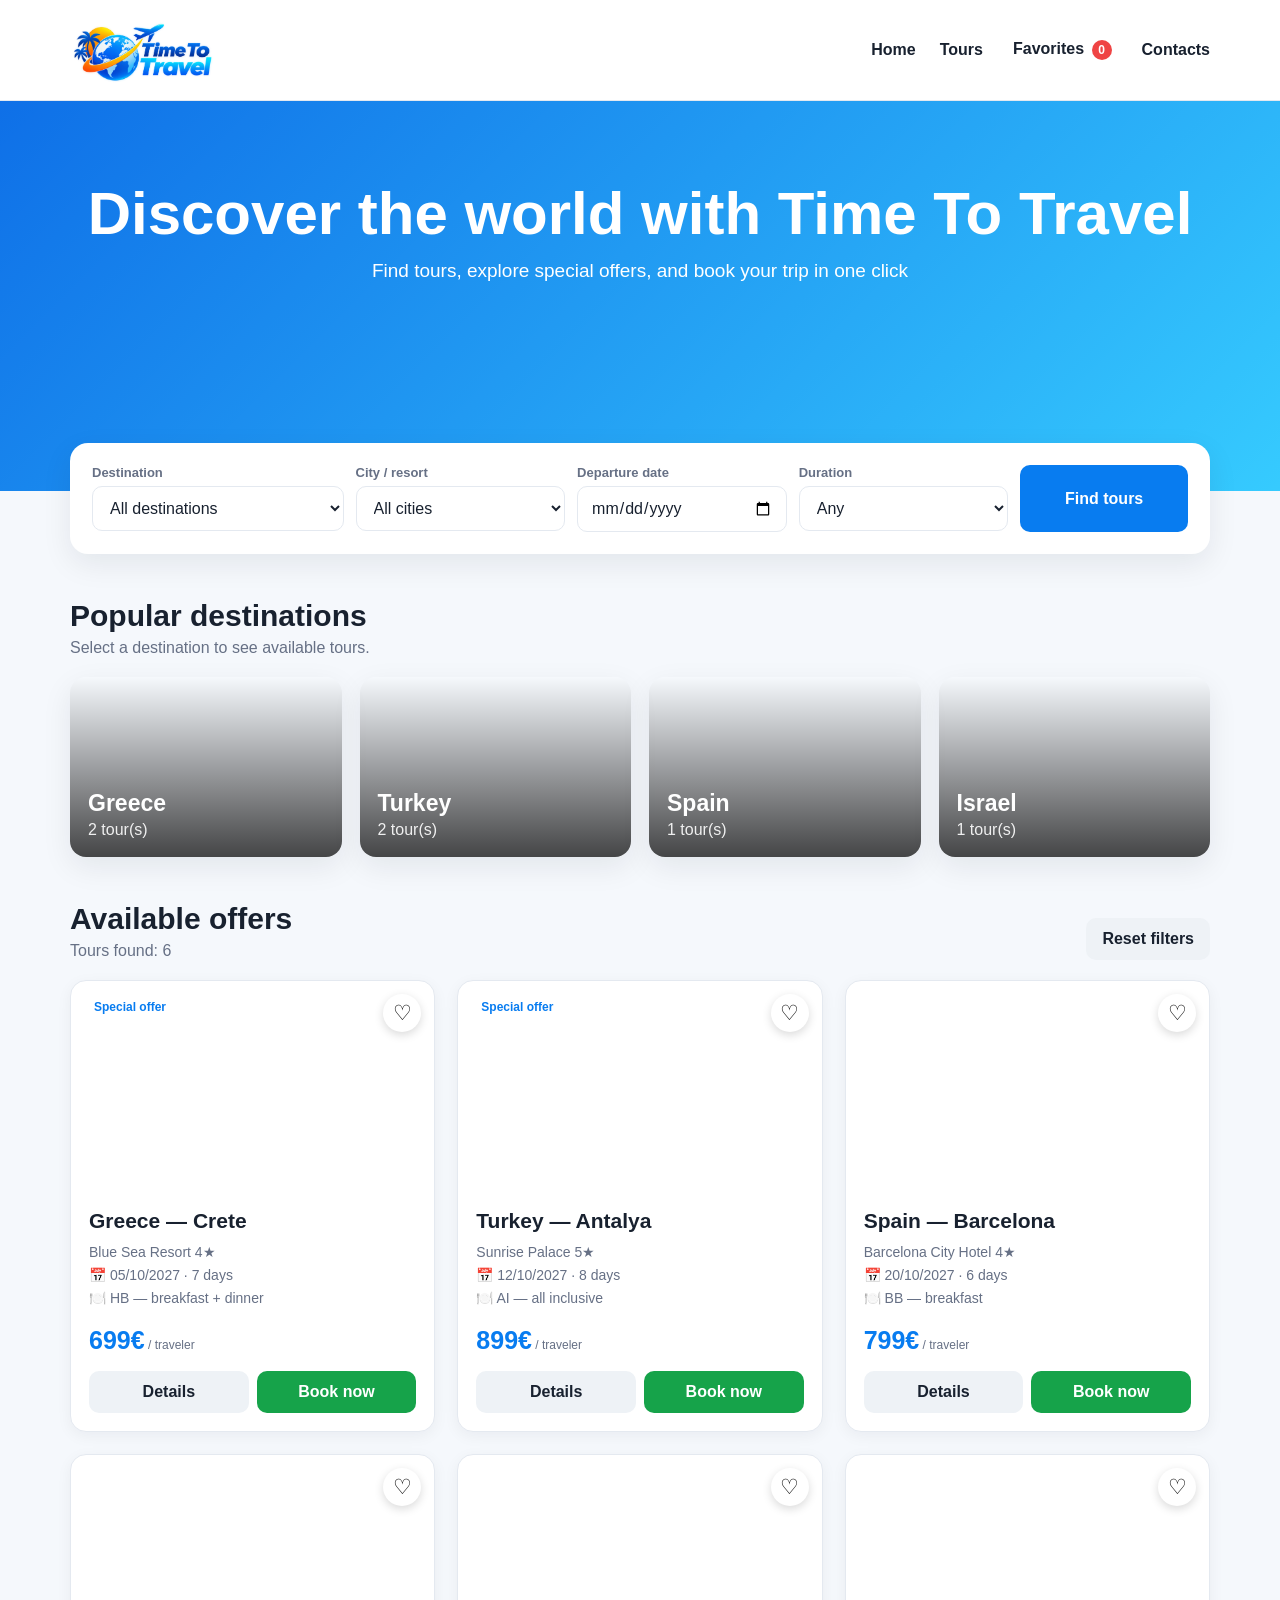
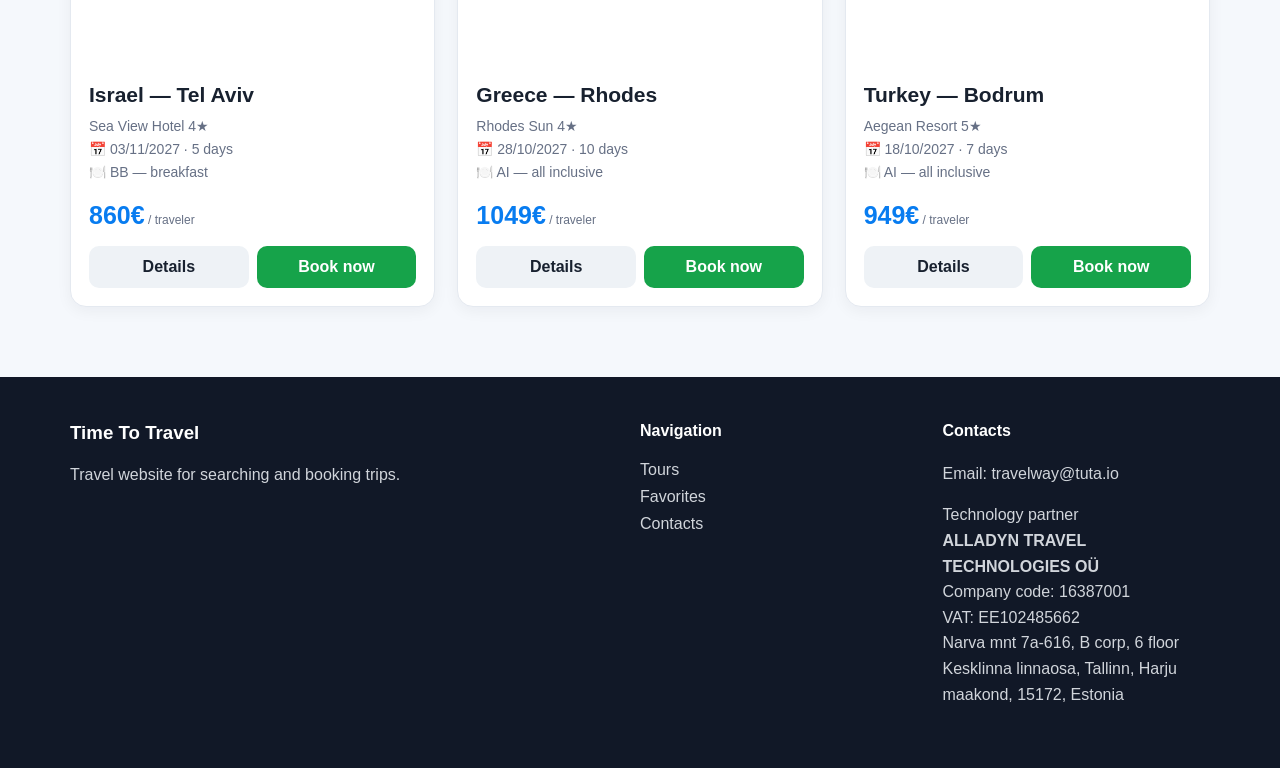
==== index.html @ b3580c14 "Add files via upload" ====
<!DOCTYPE html>
<html lang="en">
<head>
<meta charset="UTF-8">
<meta name="viewport" content="width=device-width, initial-scale=1.0">
<meta name="description" content="Time To Travel — travel tour search and booking.">
<title>Time To Travel — Travel Tours</title>
<style>
:root{
  --primary:#087cf0;--primary2:#00b8ff;--dark:#18212f;--text:#344054;
  --muted:#667085;--bg:#f5f8fc;--white:#fff;--border:#e4e9f0;
  --success:#16a34a;--danger:#dc2626;--shadow:0 10px 30px rgba(16,24,40,.08);
}
*{box-sizing:border-box}
html{scroll-behavior:smooth}
body{margin:0;font-family:Inter,"Segoe UI",Arial,sans-serif;background:var(--bg);color:var(--text)}
button,input,select,textarea{font:inherit}
button{cursor:pointer}
a{text-decoration:none;color:inherit}
.nav{position:sticky;top:0;z-index:1000;background:rgba(255,255,255,.96);backdrop-filter:blur(10px);border-bottom:1px solid var(--border)}
.nav-inner{max-width:1180px;margin:auto;padding:14px 20px;display:flex;align-items:center;justify-content:space-between;gap:20px}
.logo{display:flex;align-items:center;cursor:pointer;line-height:0}.logo img{display:block;width:250px;height:72px;object-fit:contain;object-position:left center}.logo:before{display:none}
.nav-links{display:flex;align-items:center;gap:24px;font-weight:600}
.nav-links a,.nav-links button{background:none;border:0;color:var(--dark)}
.nav-links a:hover,.nav-links button:hover{color:var(--primary)}
.fav-nav{position:relative}
.fav-count{display:inline-flex;min-width:20px;height:20px;padding:0 5px;align-items:center;justify-content:center;background:#ef4444;color:white;border-radius:20px;font-size:12px;margin-left:3px}
.menu-btn{display:none;border:0;background:none;font-size:25px}
.hero{min-height:390px;color:white;text-align:center;padding:78px 20px 95px;background:
linear-gradient(135deg,rgba(0,103,230,.94),rgba(0,190,255,.78)),
url("https://images.unsplash.com/photo-1507525428034-b723cf961d3e?auto=format&fit=crop&w=1800&q=85") center/cover}
.hero h1{font-size:clamp(34px,6vw,60px);margin:0 0 12px;font-weight:850}
.hero p{font-size:19px;margin:0 auto;max-width:720px}
.container{max-width:1180px;margin:auto;padding:0 20px}
.search{margin:-48px auto 45px;position:relative;background:white;border-radius:18px;padding:22px;box-shadow:var(--shadow);display:grid;grid-template-columns:1.2fr 1fr 1fr 1fr .8fr;gap:12px}
.field{display:flex;flex-direction:column;gap:6px}
.field label{font-size:13px;font-weight:700;color:var(--muted)}
.field input,.field select,.field textarea{width:100%;padding:12px 13px;border:1px solid var(--border);border-radius:10px;background:white;color:var(--dark);outline:none}
.field input:focus,.field select:focus,.field textarea:focus{border-color:var(--primary);box-shadow:0 0 0 3px rgba(8,124,240,.1)}
.btn{border:0;border-radius:10px;padding:12px 16px;font-weight:750;transition:.18s}
.btn-primary{background:var(--primary);color:white}
.btn-primary:hover{background:#0567c9}
.btn-success{background:var(--success);color:white}
.btn-secondary{background:#eef2f6;color:var(--dark)}
.btn-danger{background:#fee2e2;color:#991b1b}
.section{margin:45px 0}
.section-head{display:flex;justify-content:space-between;align-items:end;gap:15px;margin-bottom:20px}
.section-title{margin:0;color:var(--dark);font-size:30px}
.section-sub{margin:6px 0 0;color:var(--muted)}
.destinations{display:grid;grid-template-columns:repeat(4,1fr);gap:18px}
.destination{min-height:180px;border-radius:16px;overflow:hidden;position:relative;color:white;cursor:pointer;background-size:cover;background-position:center;box-shadow:var(--shadow);transition:.2s}
.destination:hover{transform:translateY(-4px)}
.destination:after{content:"";position:absolute;inset:0;background:linear-gradient(transparent,rgba(0,0,0,.72))}
.destination-content{position:absolute;z-index:2;bottom:18px;left:18px}
.destination h3{margin:0 0 4px;font-size:23px}.destination p{margin:0;opacity:.9}
.tours-grid{display:grid;grid-template-columns:repeat(3,1fr);gap:22px}
.tour-card{background:white;border:1px solid var(--border);border-radius:16px;overflow:hidden;box-shadow:0 4px 15px rgba(16,24,40,.05);display:flex;flex-direction:column;transition:.2s}
.tour-card:hover{transform:translateY(-4px);box-shadow:var(--shadow)}
.tour-image{height:210px;background-size:cover;background-position:center;position:relative}
.badge{position:absolute;top:13px;left:13px;background:white;color:var(--primary);padding:6px 10px;border-radius:20px;font-size:12px;font-weight:800}
.favorite{position:absolute;right:13px;top:13px;width:38px;height:38px;border:0;border-radius:50%;background:white;font-size:21px;box-shadow:0 3px 10px rgba(0,0,0,.15)}
.favorite.active{color:#ef4444}
.tour-body{padding:18px;display:flex;flex-direction:column;flex:1}
.tour-body h3{margin:0 0 8px;color:var(--dark);font-size:21px}
.meta{color:var(--muted);font-size:14px;line-height:1.65}
.price-row{display:flex;justify-content:space-between;align-items:end;margin:16px 0}
.price{font-size:25px;font-weight:850;color:var(--primary)}
.price small{font-size:12px;color:var(--muted);font-weight:500}
.actions{display:grid;grid-template-columns:1fr 1fr;gap:8px;margin-top:auto}
.empty{background:white;border:1px dashed #cbd5e1;border-radius:14px;padding:35px;text-align:center;color:var(--muted)}
.result-info{color:var(--muted);font-size:14px}
footer{margin-top:70px;background:#111827;color:#d1d5db}
.footer-inner{max-width:1180px;margin:auto;padding:45px 20px;display:grid;grid-template-columns:2fr 1fr 1fr;gap:35px}
footer h3,footer h4{color:white;margin-top:0}footer p{line-height:1.6}
footer a{display:block;margin:9px 0;color:#d1d5db}
.modal{display:none;position:fixed;inset:0;background:rgba(10,18,30,.65);z-index:2000;padding:20px;overflow:auto}
.modal.open{display:flex;align-items:center;justify-content:center}
.modal-box{background:white;width:min(760px,100%);max-height:92vh;overflow:auto;border-radius:18px;position:relative;padding:28px}
.close{position:absolute;right:17px;top:13px;border:0;background:none;font-size:30px;color:#667085}
.modal-image{height:270px;border-radius:13px;background-size:cover;background-position:center;margin-bottom:20px}
.modal h2{margin:0 40px 8px 0;color:var(--dark)}
.detail-grid{display:grid;grid-template-columns:repeat(2,1fr);gap:10px;margin:18px 0}
.detail-item{padding:12px;background:#f7f9fc;border-radius:10px}.detail-item strong{display:block;color:var(--dark);margin-bottom:3px}
.gallery{display:grid;grid-template-columns:repeat(3,1fr);gap:10px;margin:15px 0}
.gallery img{width:100%;height:100px;object-fit:cover;border-radius:10px;cursor:pointer}
.form-grid{display:grid;grid-template-columns:1fr 1fr;gap:14px}
.form-full{grid-column:1/-1}
.form-actions{display:flex;justify-content:flex-end;gap:10px;margin-top:10px}
.notice{padding:12px 14px;border-radius:10px;background:#eff6ff;color:#1d4ed8;font-size:14px;margin:15px 0}
.toast{position:fixed;right:20px;bottom:20px;background:#172033;color:white;padding:13px 17px;border-radius:10px;box-shadow:var(--shadow);z-index:3000;display:none}
.toast.show{display:block}
@media(max-width:950px){
 .search{grid-template-columns:repeat(2,1fr)}
 .search .btn{grid-column:span 2}
 .destinations{grid-template-columns:repeat(2,1fr)}
 .tours-grid{grid-template-columns:repeat(2,1fr)}
}
@media(max-width:680px){
  .logo img{width:205px;height:62px}
 .nav-links{display:none;position:absolute;top:63px;left:0;right:0;background:white;padding:15px 20px;border-bottom:1px solid var(--border);flex-direction:column;align-items:flex-start}
 .nav-links.open{display:flex}.menu-btn{display:block}
 .hero{padding:60px 20px 85px}.hero p{font-size:16px}
 .search{grid-template-columns:1fr;margin-top:-35px}.search .btn{grid-column:auto}
 .destinations,.tours-grid{grid-template-columns:1fr}
 .form-grid{grid-template-columns:1fr}.form-full{grid-column:auto}
 .detail-grid{grid-template-columns:1fr}
 .footer-inner{grid-template-columns:1fr}
 .section-title{font-size:25px}
}
</style>
</head>
<body>

<nav class="nav">
  <div class="nav-inner">
    <div class="logo" onclick="goHome()"><img src="[data-uri]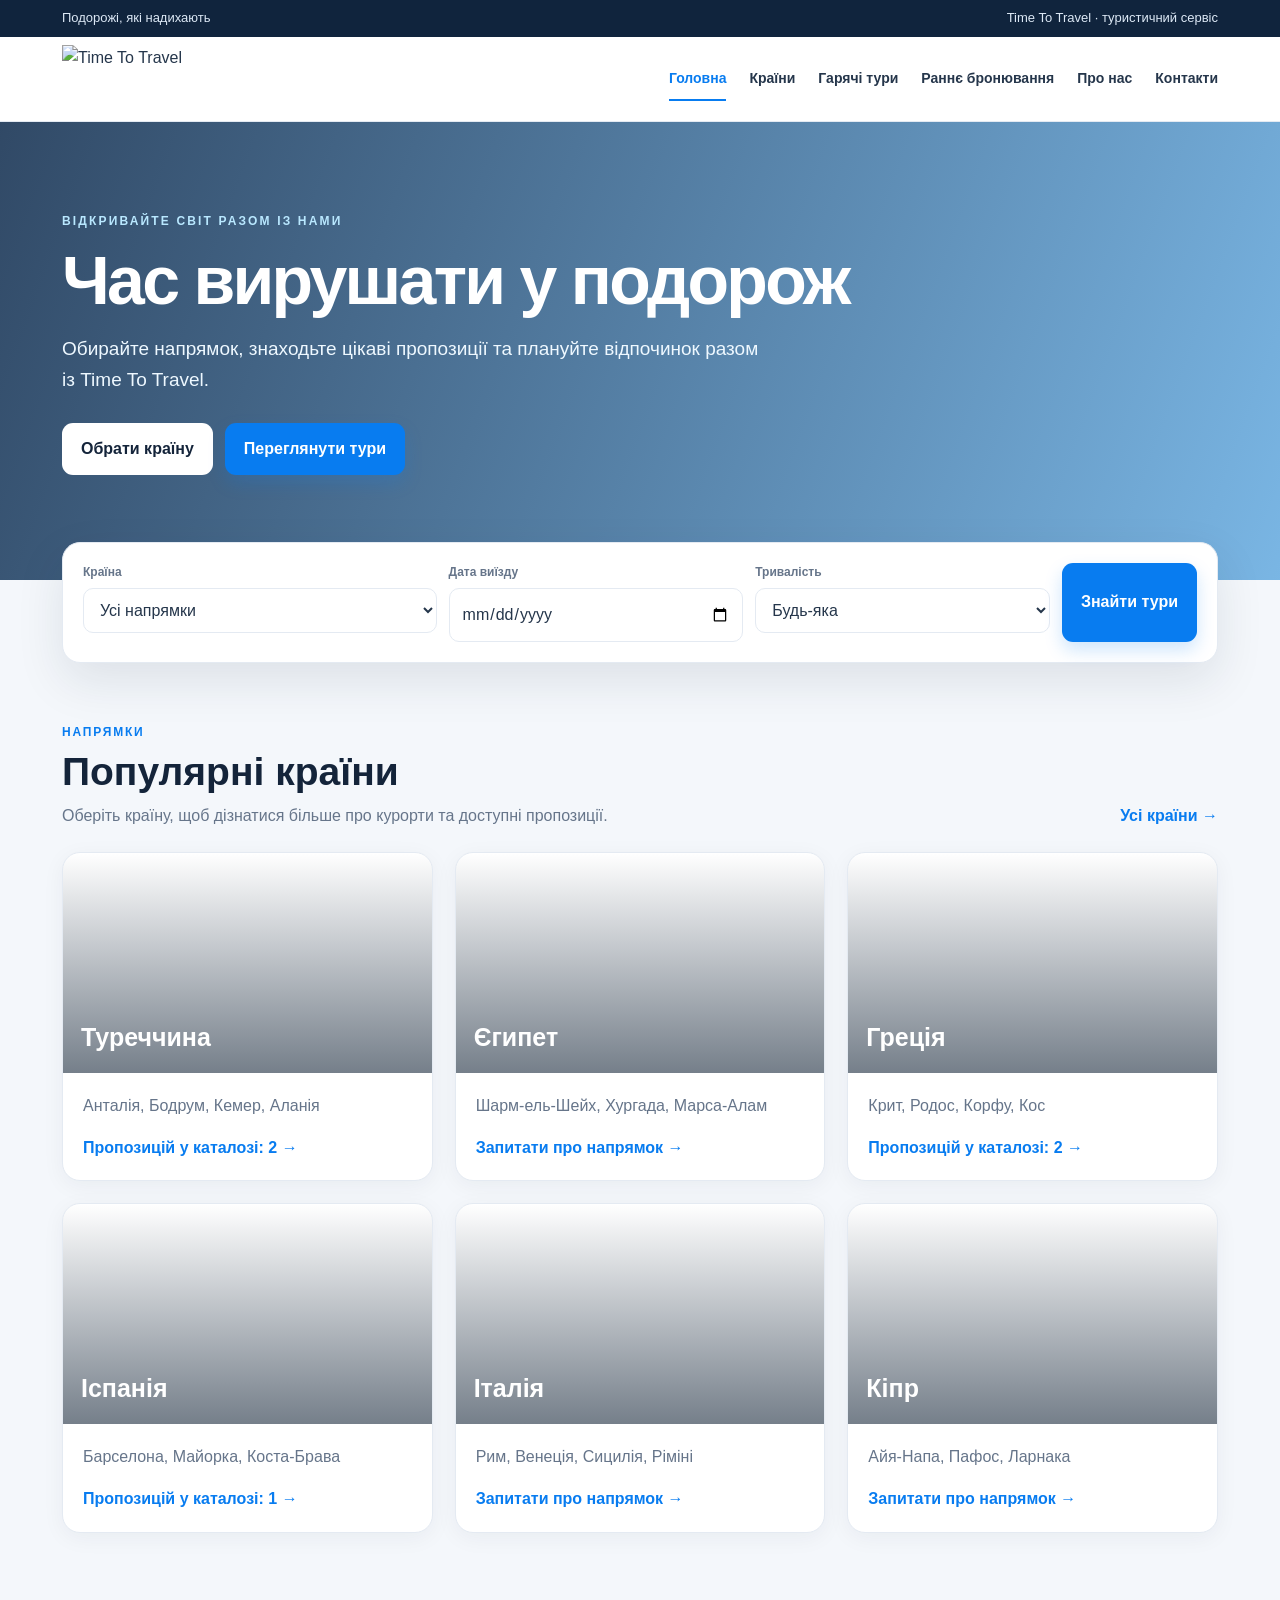
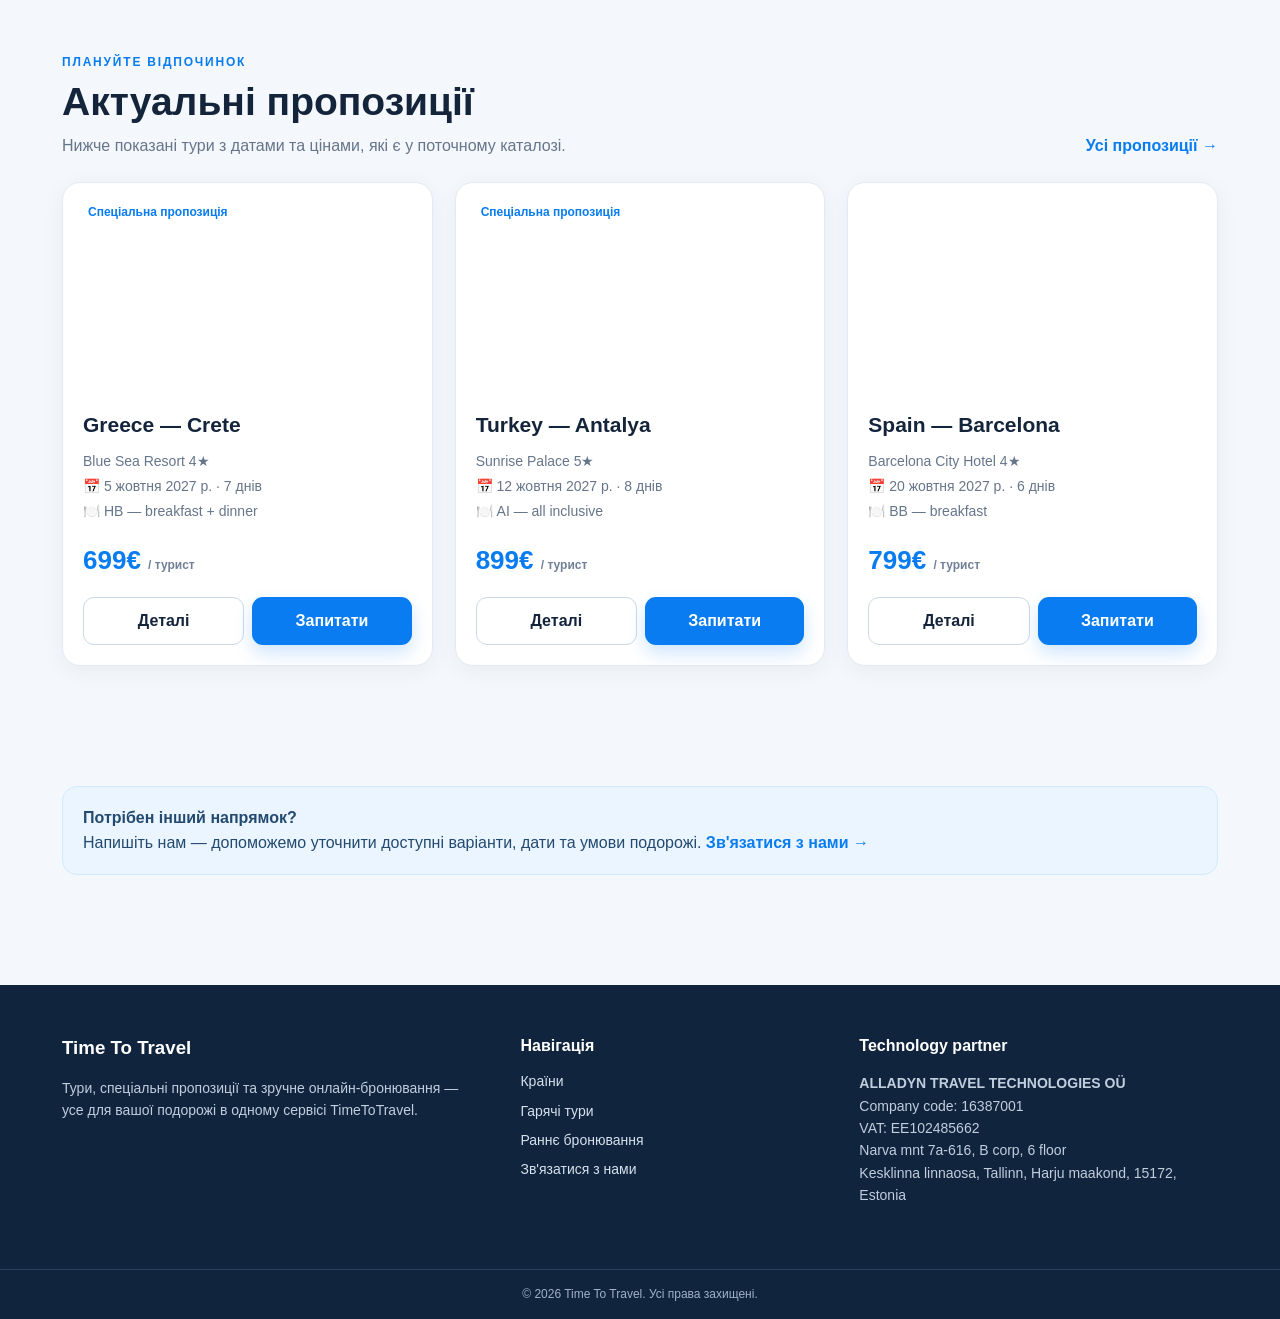
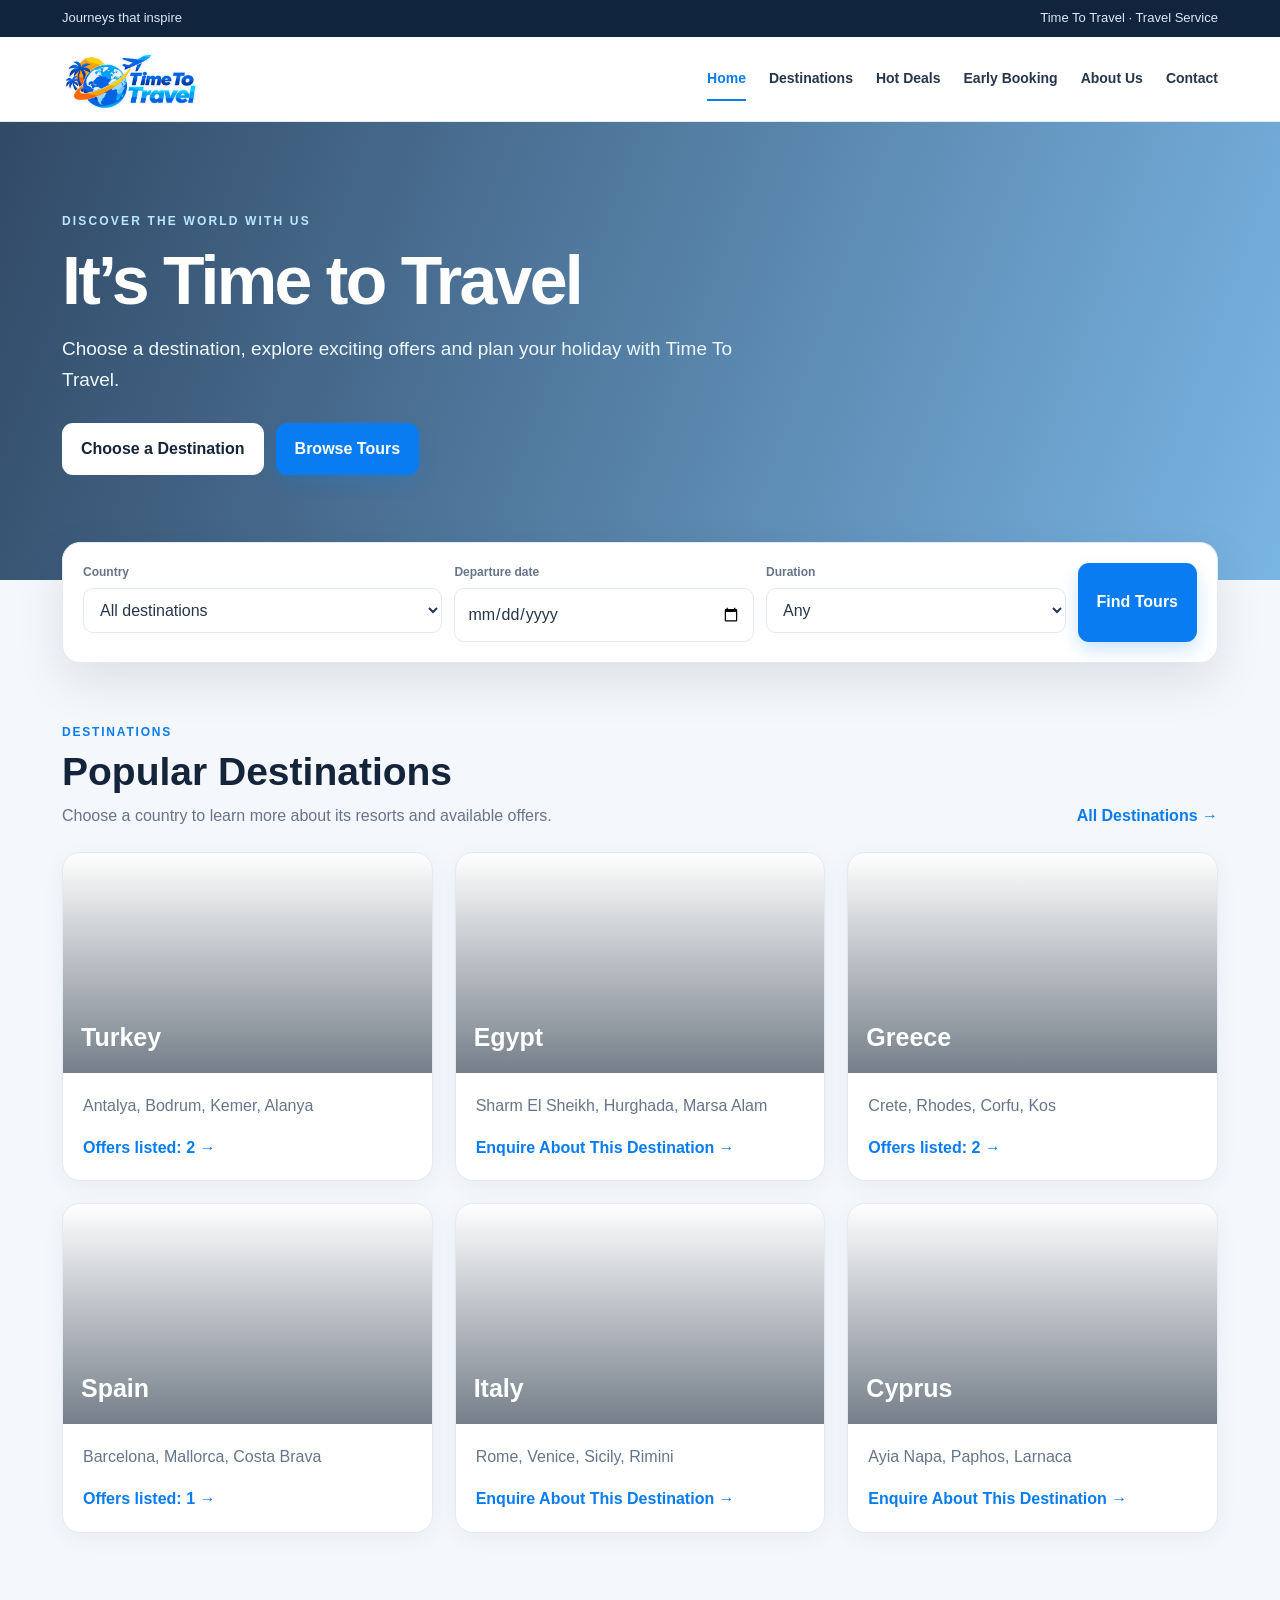
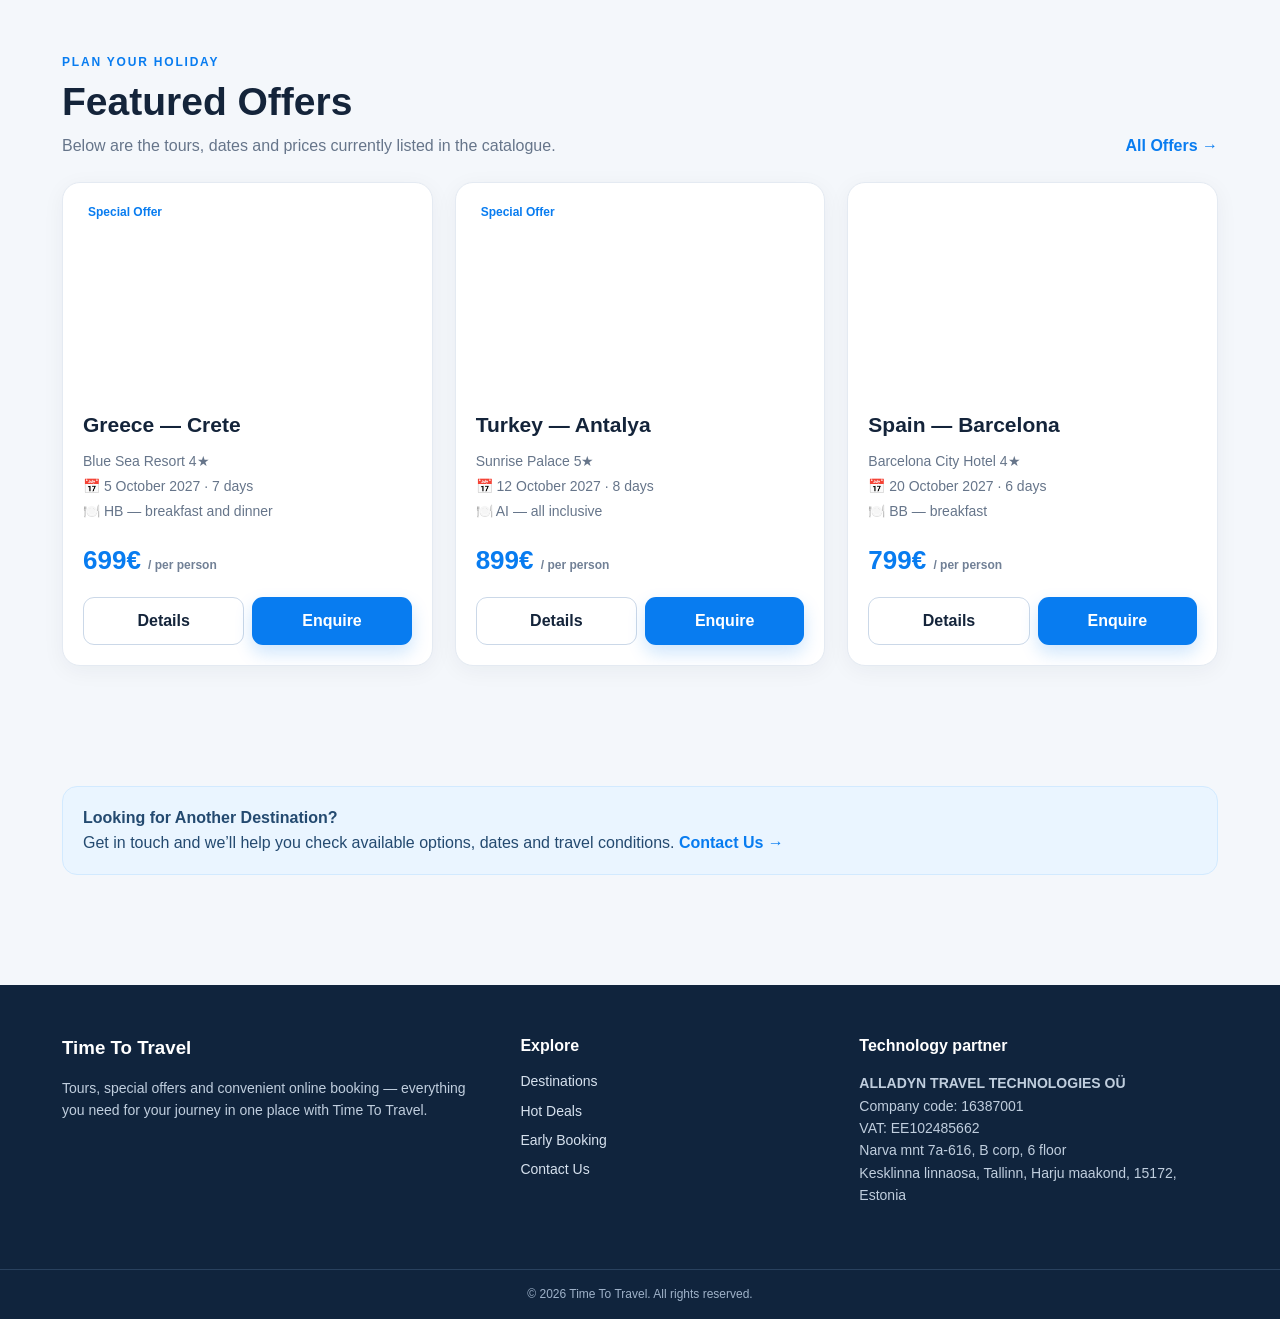
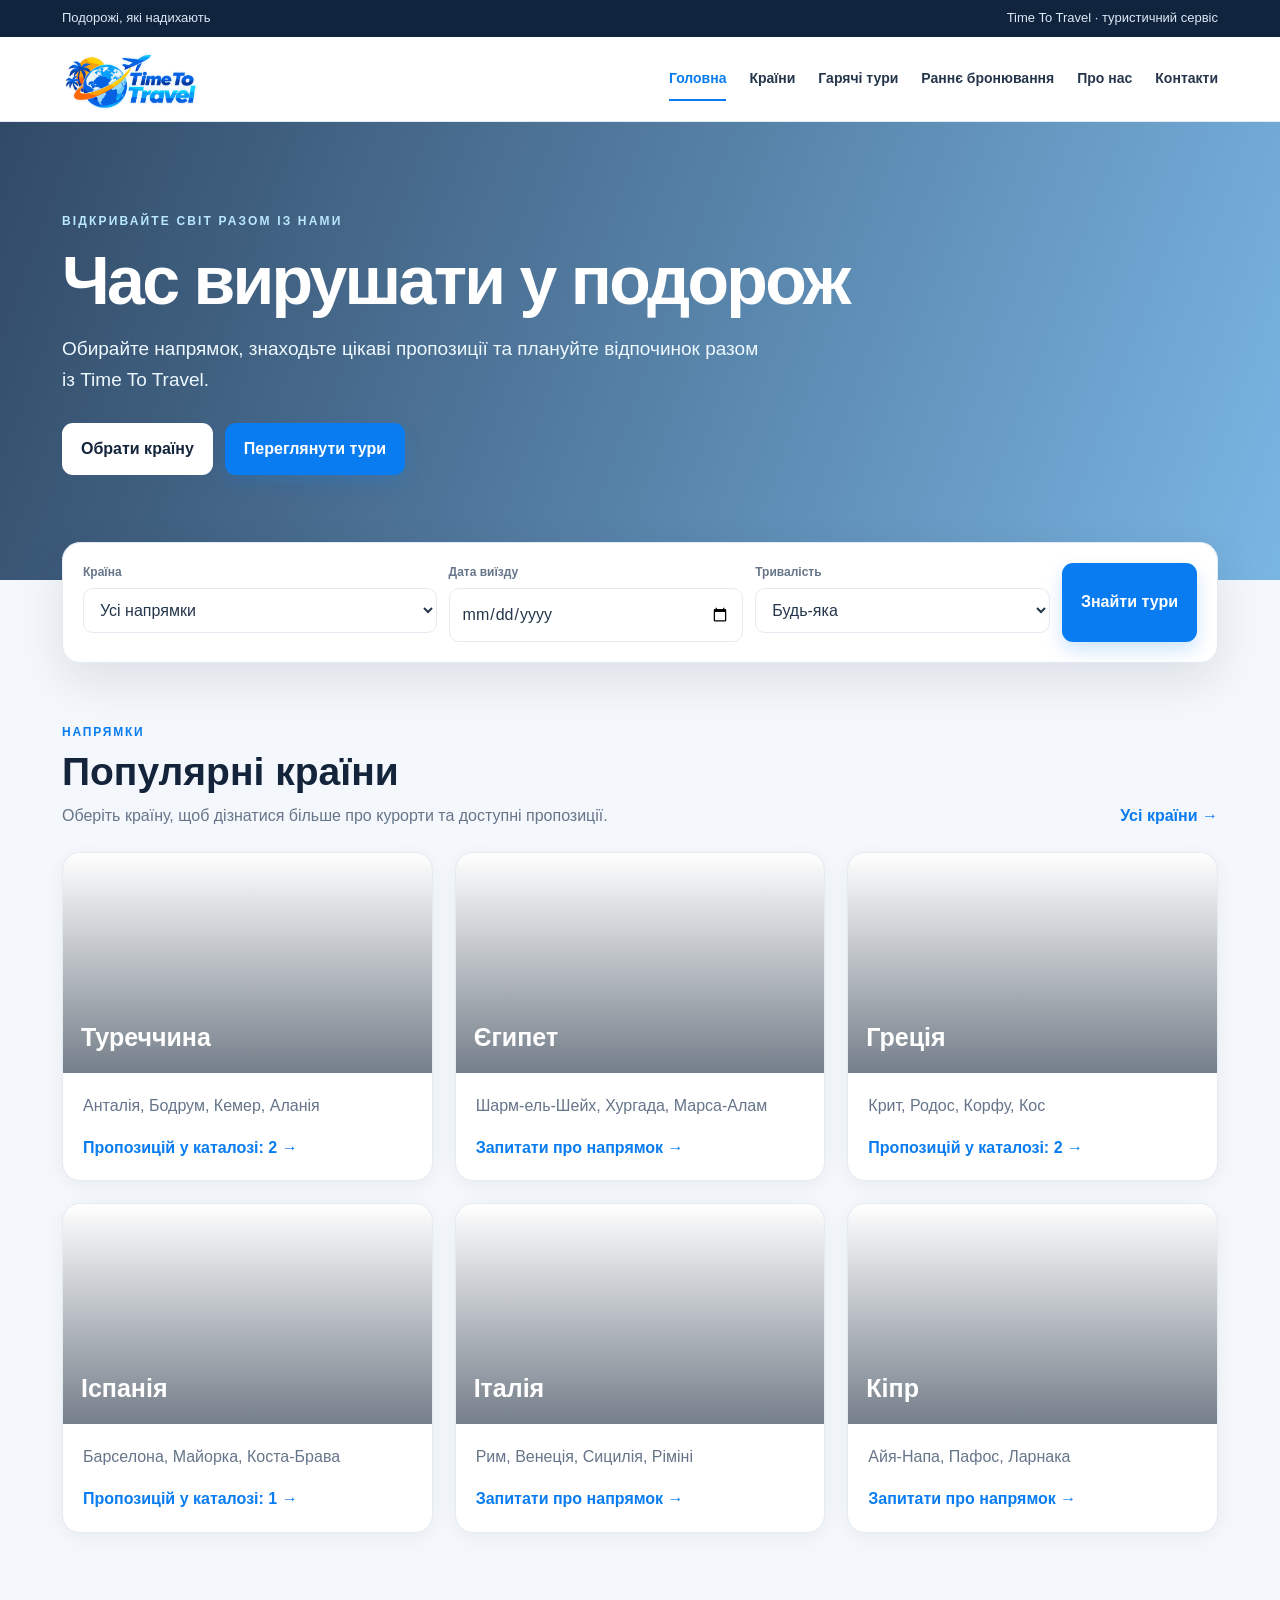
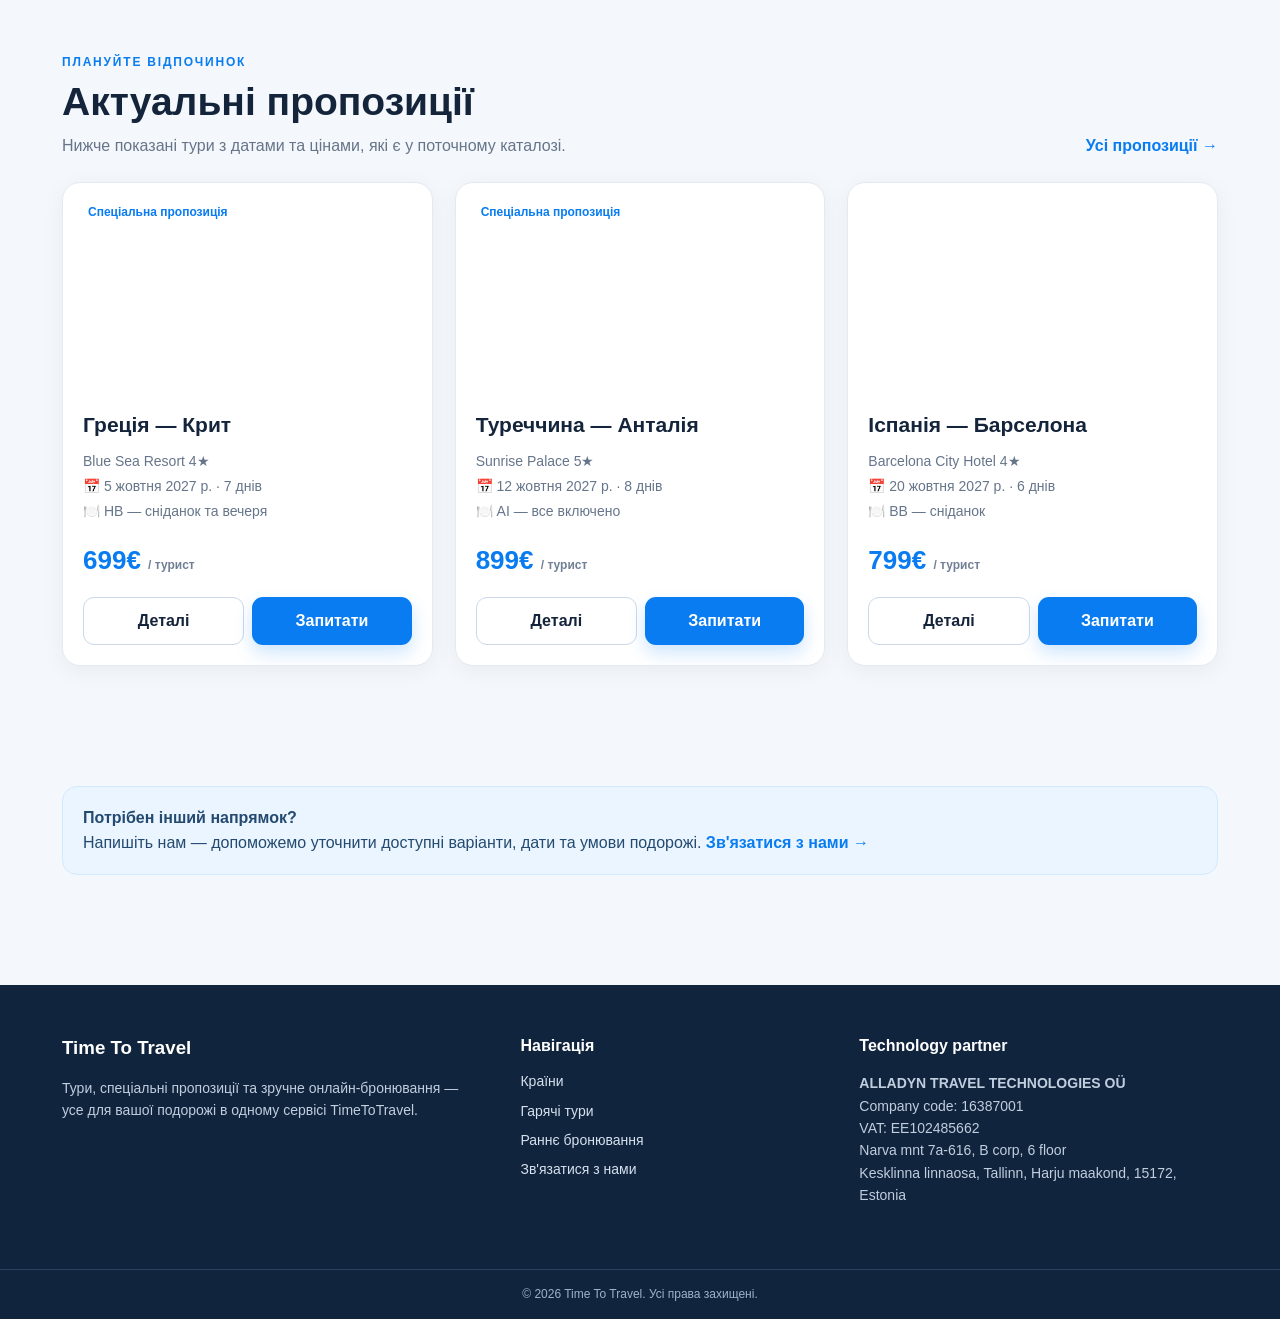
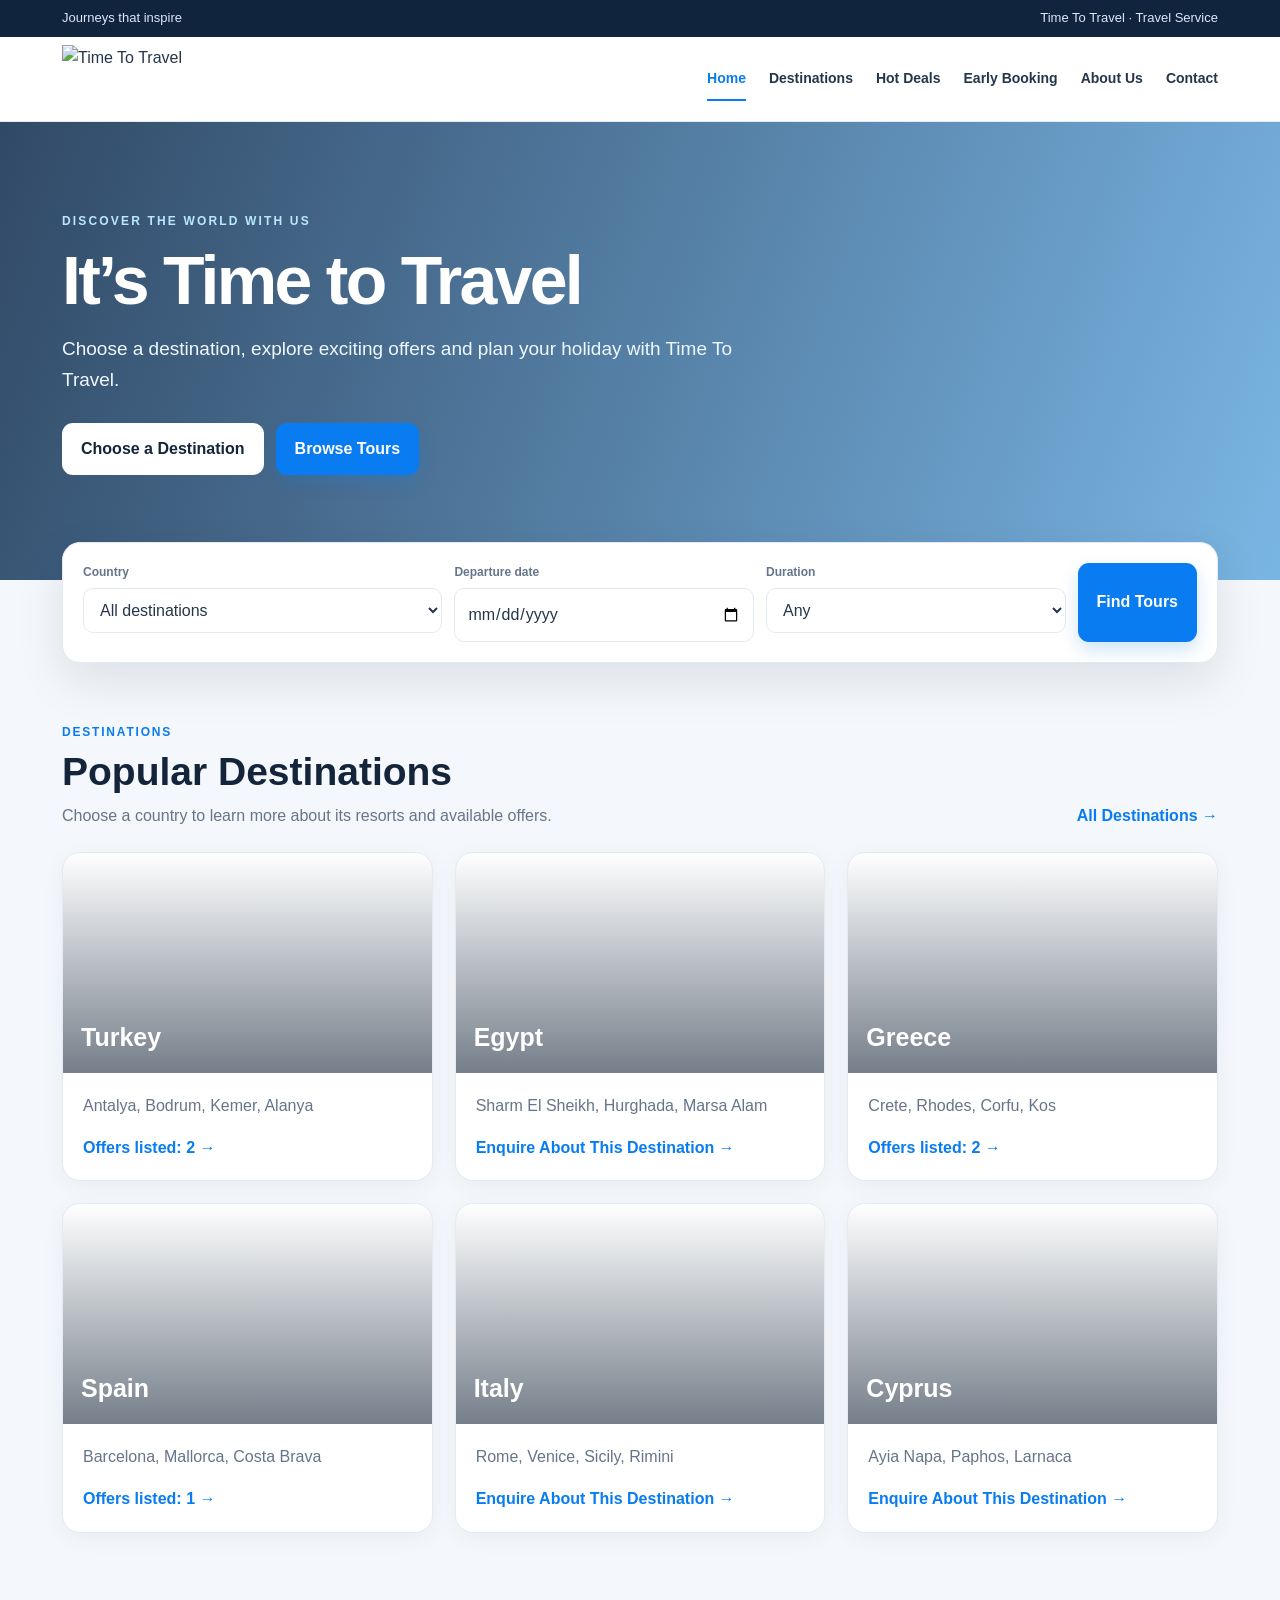
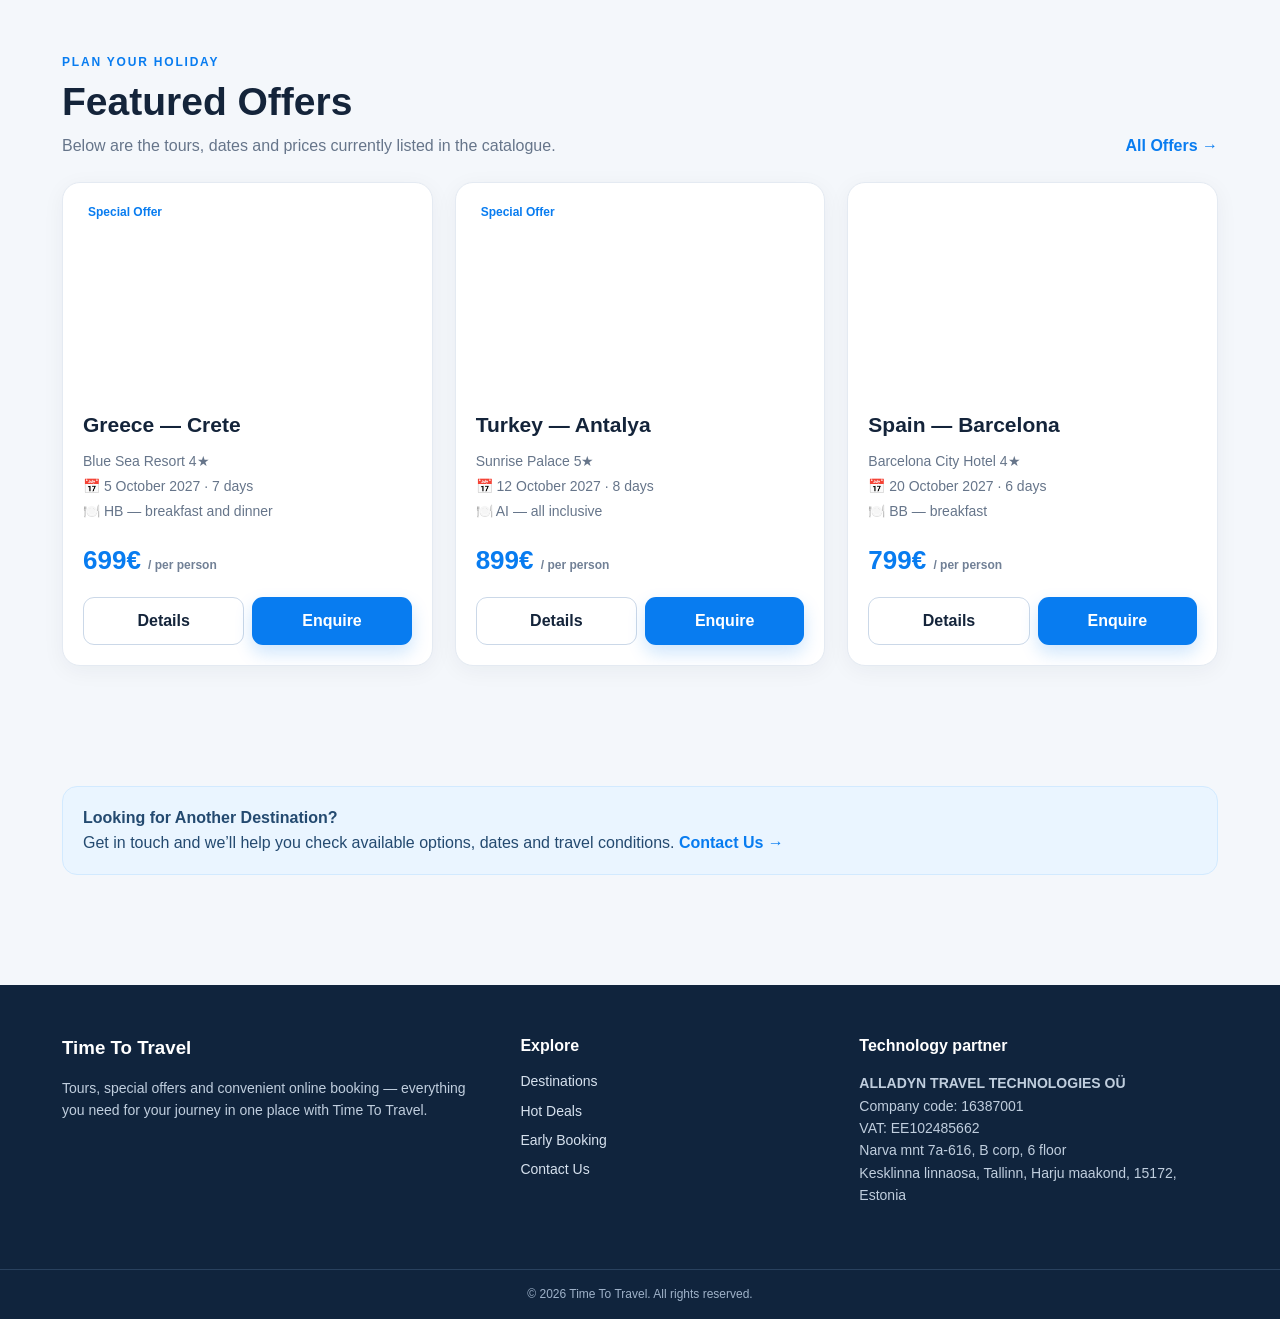
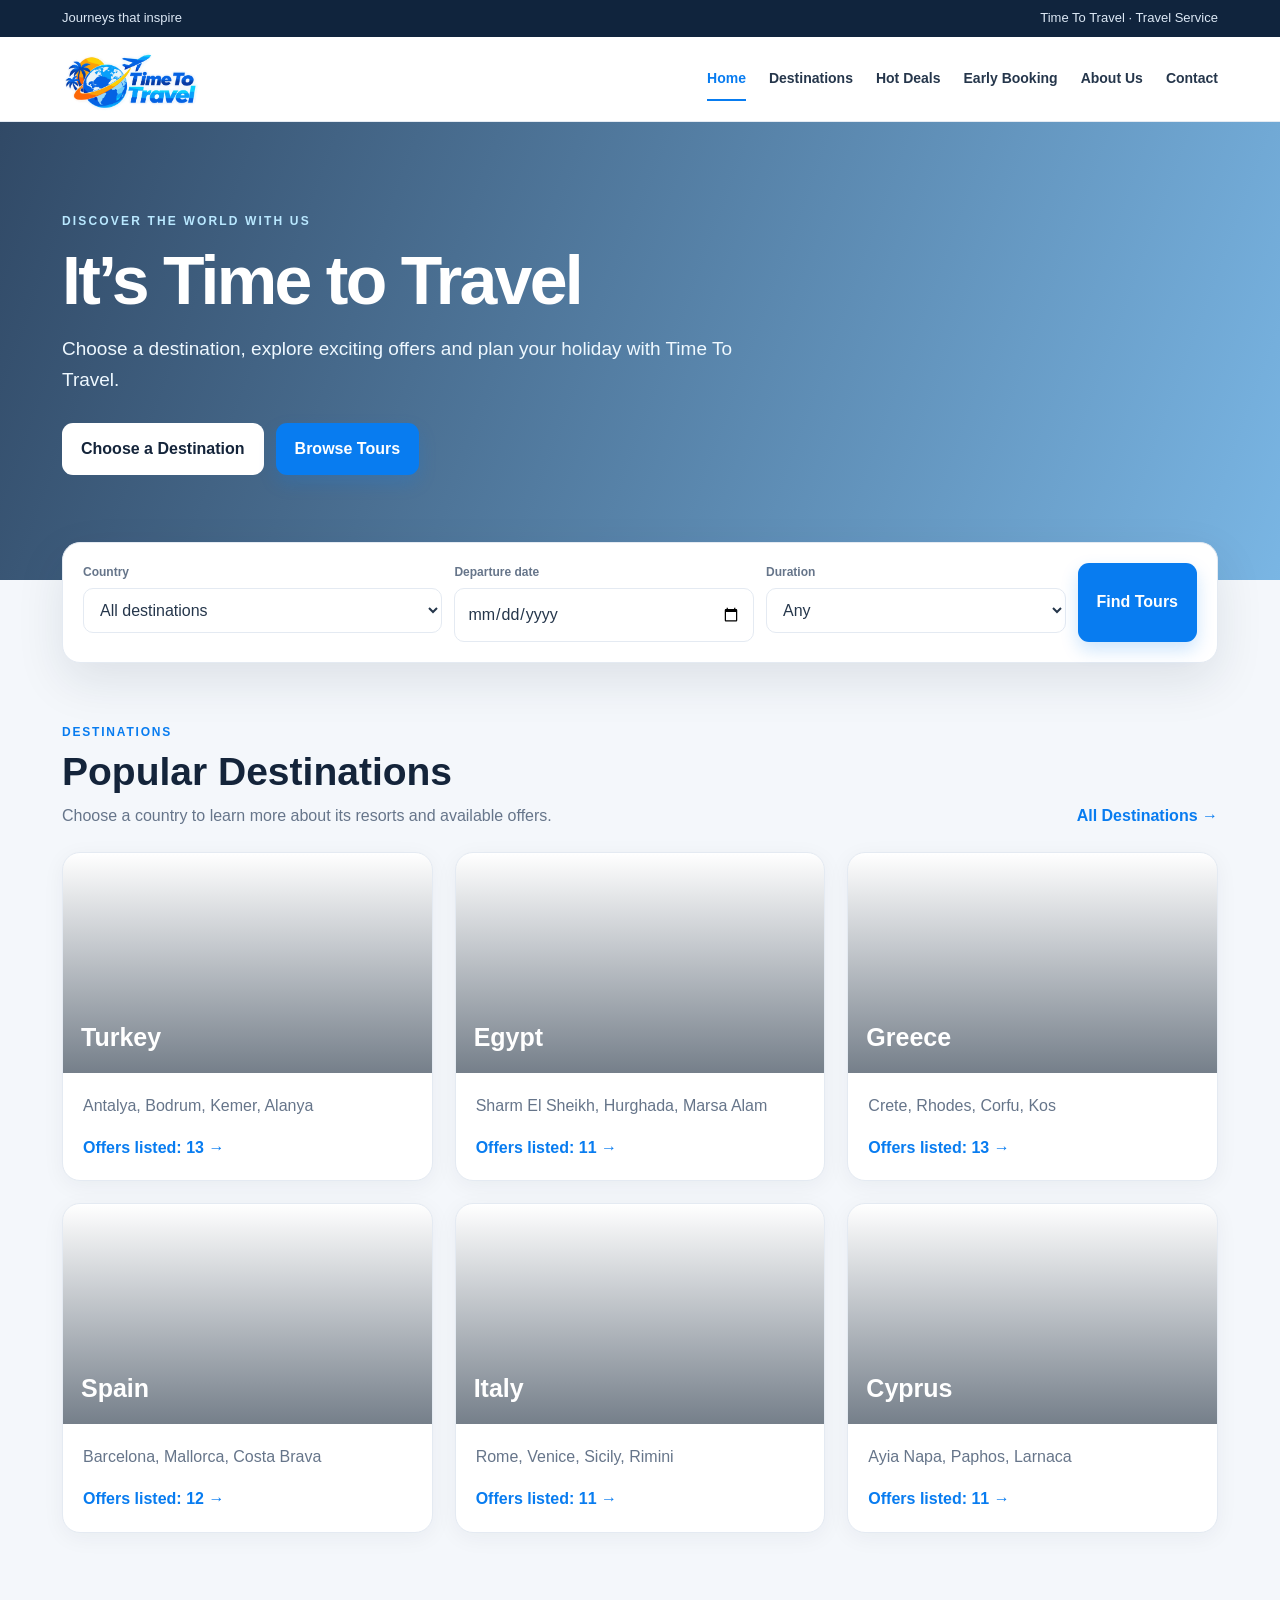
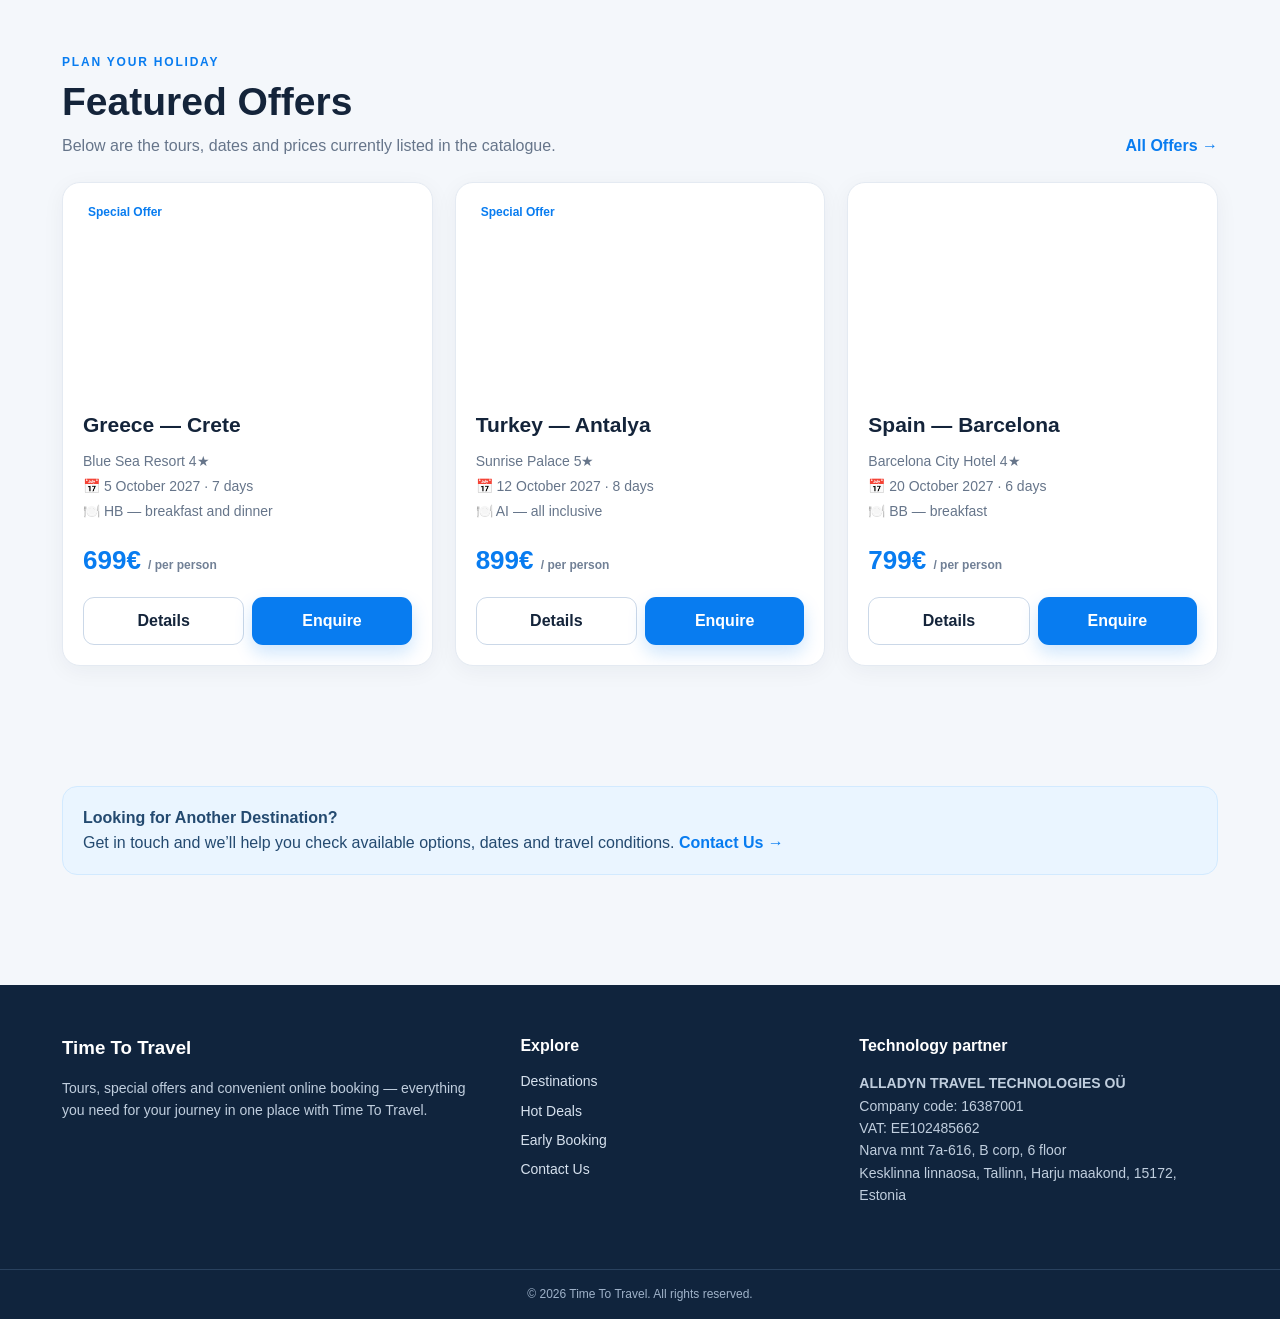
